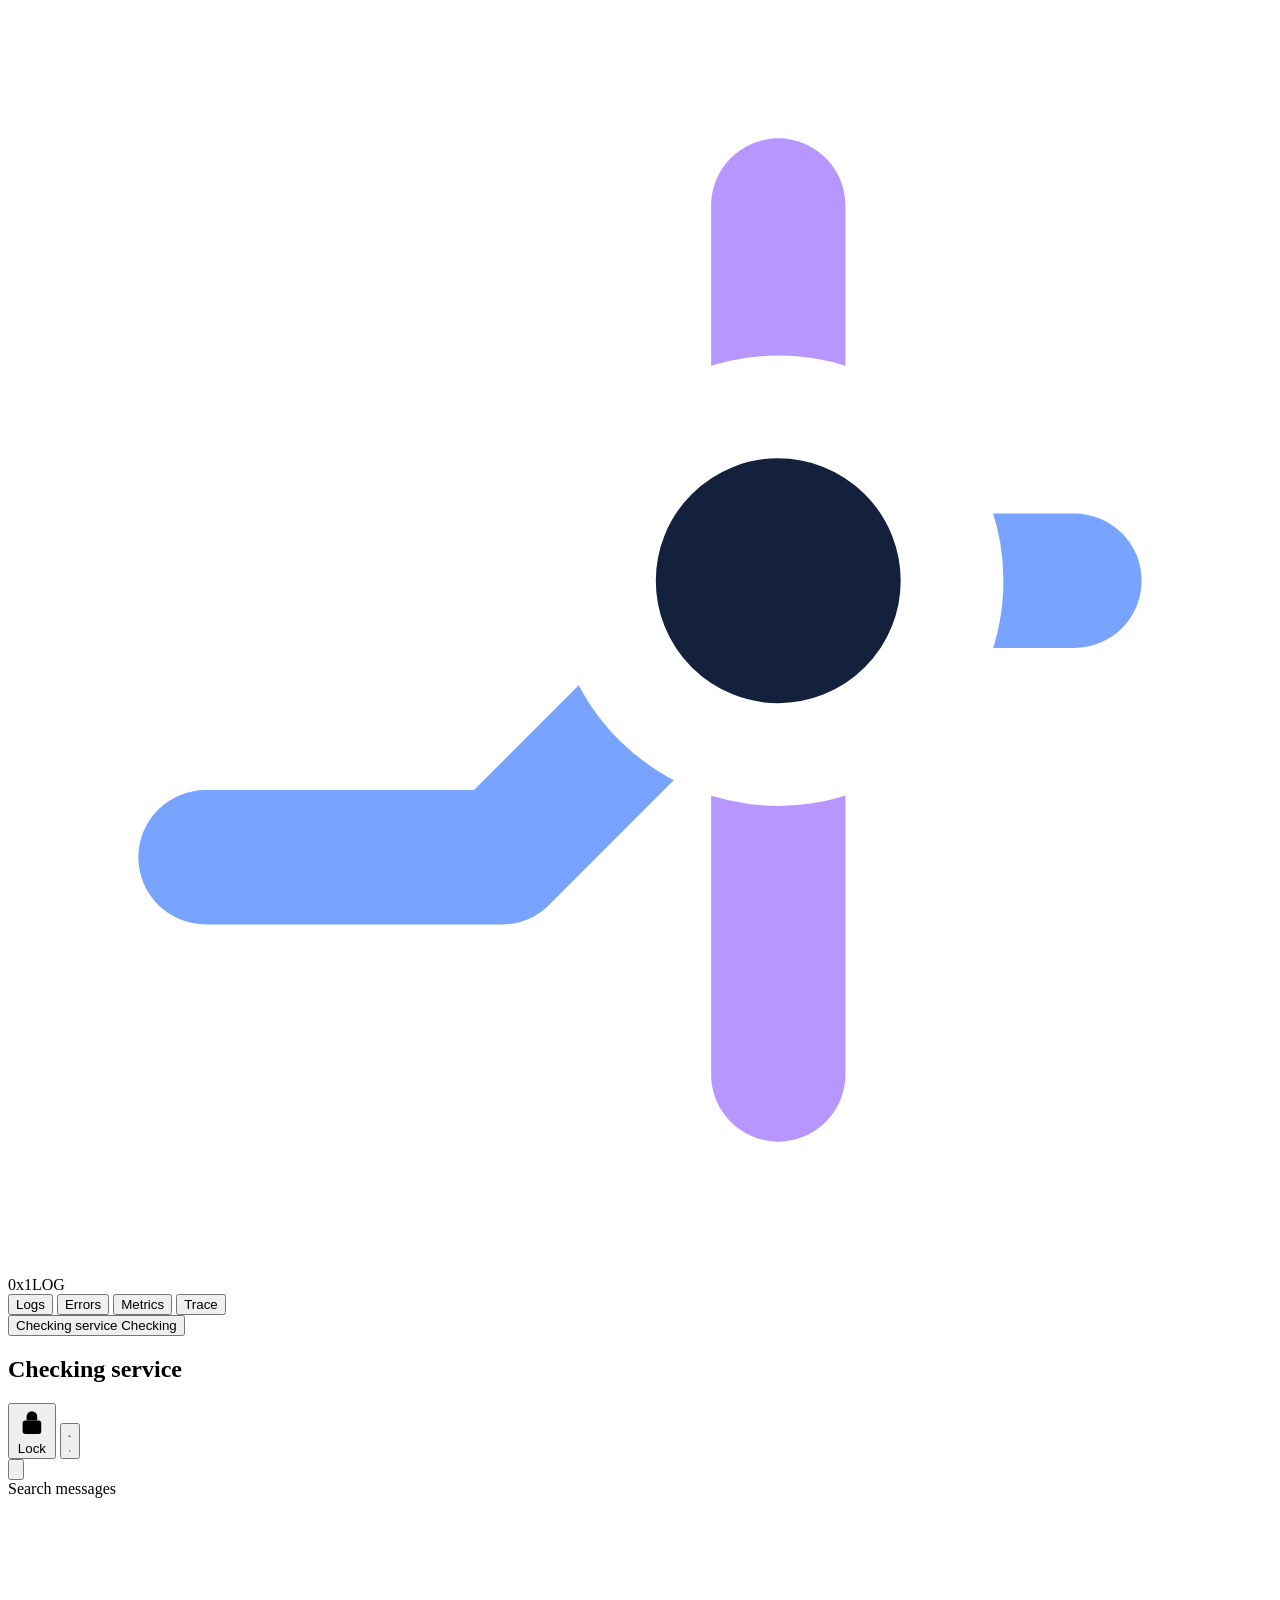
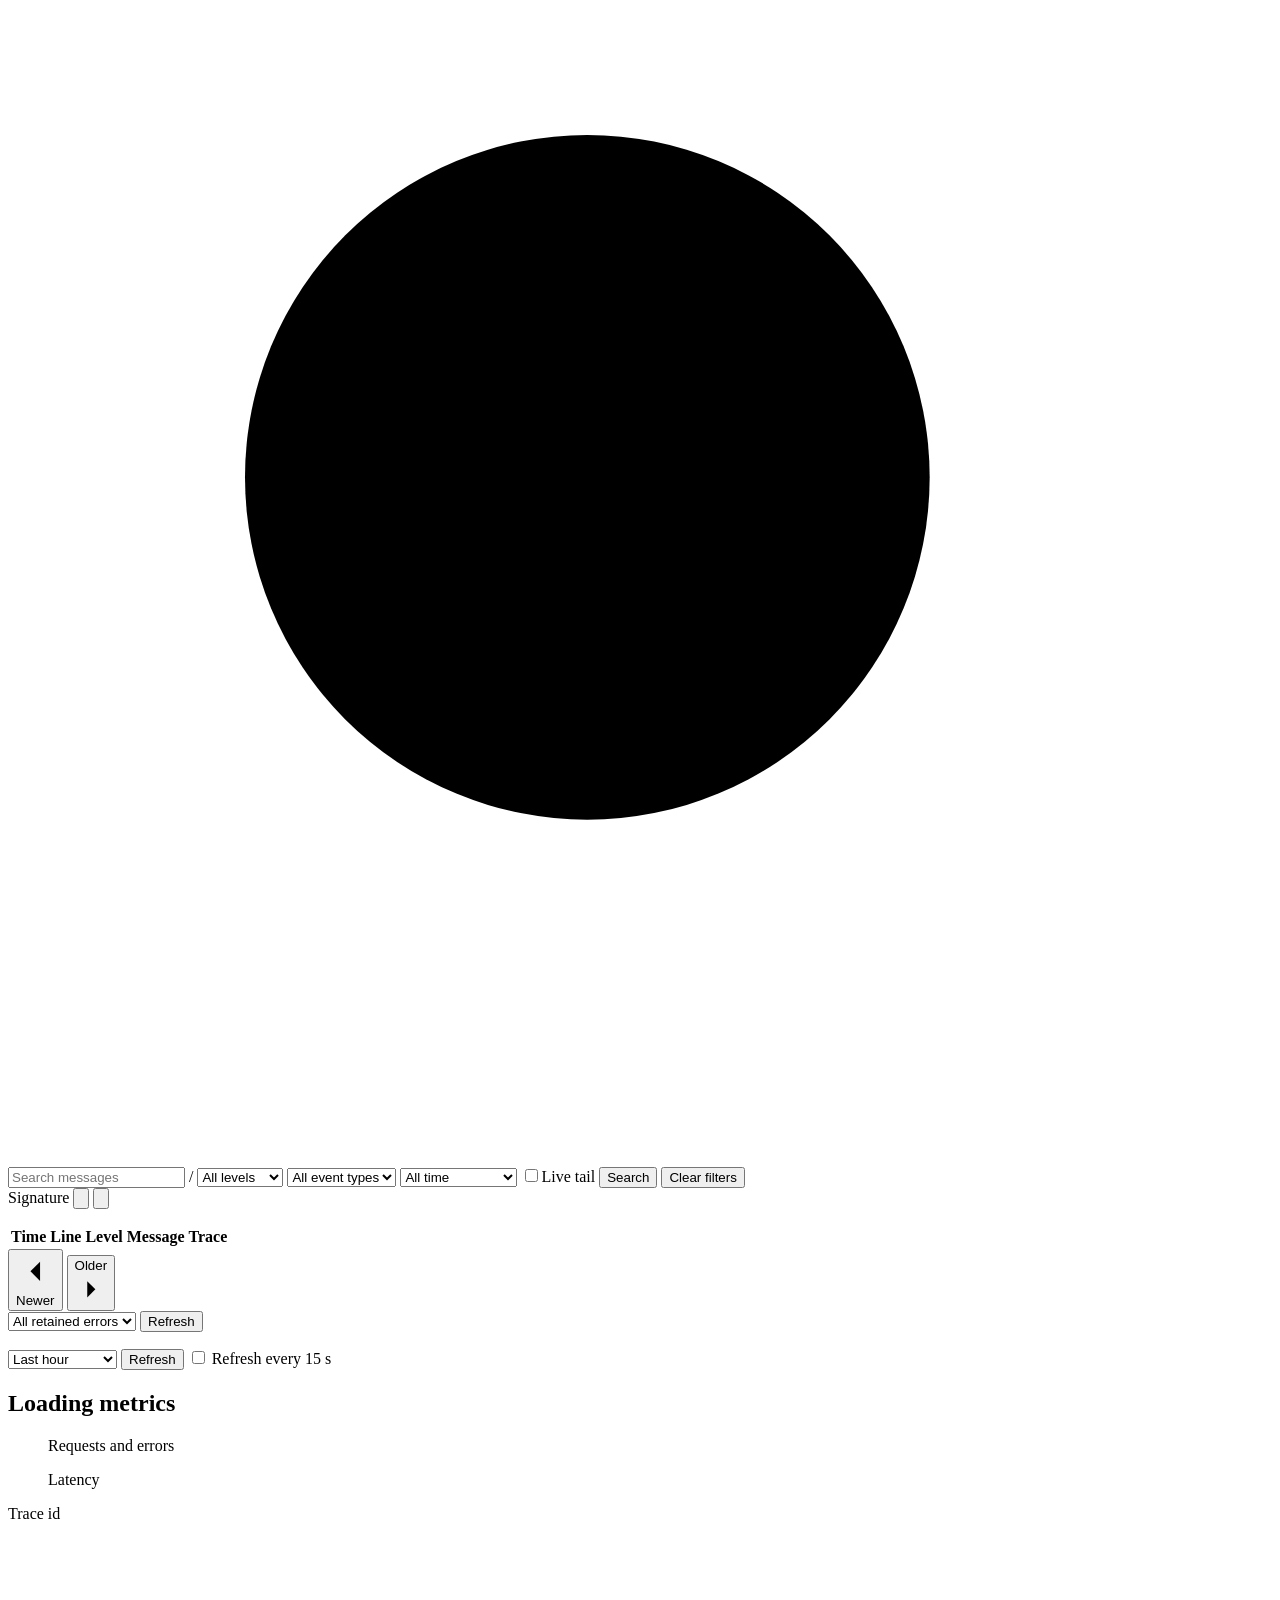
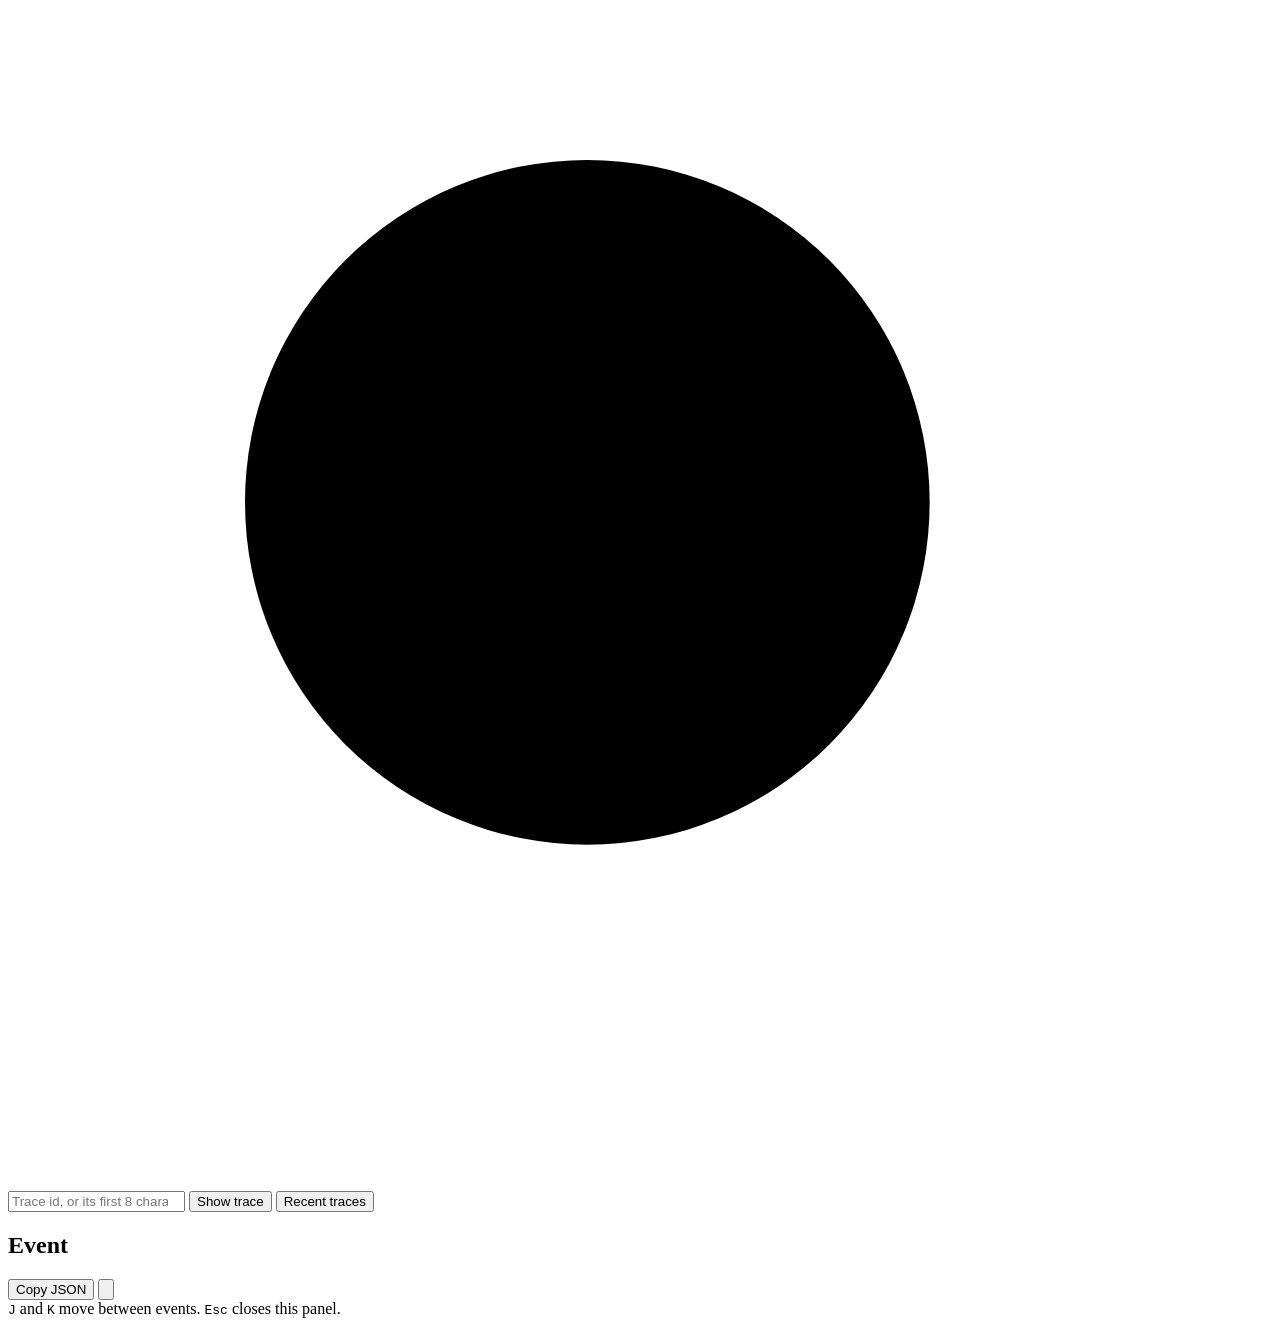
==== ox1log/dashboard/static/index.html @ 800aed1d "Ship 0x1LOG as a standalone distribution" ====
<!DOCTYPE html>
<html lang="en">
<head>
<meta charset="utf-8">
<meta name="viewport" content="width=device-width, initial-scale=1">
<title>0x1LOG</title>
<link rel="icon" href="static/favicon.svg" type="image/svg+xml">
<link rel="preload" href="static/overpass.woff2" as="font" type="font/woff2" crossorigin>
<script>
  // Set the theme before first paint so dark mode never flashes light.
  (function () {
    var saved = null;
    try { saved = localStorage.getItem("nhl_theme"); } catch (e) { /* ignore */ }
    var theme = saved || (window.matchMedia("(prefers-color-scheme: dark)").matches ? "dark" : "light");
    document.documentElement.setAttribute("data-theme", theme);
  })();
</script>
<link rel="stylesheet" href="static/styles.css">
</head>
<body>
<header class="band">
  <div class="brand">
    <svg class="brand-mark" viewBox="0 0 32 32" aria-hidden="true">
      <path d="M5 21.5h7.5l7-7H27" fill="none" stroke="#78a4ff" stroke-width="3.4" stroke-linecap="round" stroke-linejoin="round"/>
      <path d="M19.5 5v22" fill="none" stroke="#b896ff" stroke-width="3.4" stroke-linecap="round"/>
      <circle class="hub" cx="19.5" cy="14.5" r="4.4" fill="#14213d" stroke="#ffffff" stroke-width="2.6"/>
    </svg>
    <span class="brand-name">0x1LOG</span>
    <span class="brand-version" id="version"></span>
  </div>
  <nav class="tabs" role="tablist" aria-label="Views">
    <button class="tab active" role="tab" id="tab-logs" data-view="logs" type="button" aria-selected="true" aria-controls="view-logs" tabindex="0">Logs</button>
    <button class="tab" role="tab" id="tab-errors" data-view="errors" type="button" aria-selected="false" aria-controls="view-errors" tabindex="-1">Errors</button>
    <button class="tab" role="tab" id="tab-metrics" data-view="metrics" type="button" aria-selected="false" aria-controls="view-metrics" tabindex="-1">Metrics</button>
    <button class="tab" role="tab" id="tab-trace" data-view="trace" type="button" aria-selected="false" aria-controls="view-trace" tabindex="-1">Trace</button>
  </nav>
  <div class="band-right">
    <button class="band-btn status-btn" id="status-btn" type="button" data-status="unknown" aria-expanded="false" aria-controls="status-pop">
      <span class="status-dot" aria-hidden="true"></span>
      <span class="status-text" id="status-text">Checking service</span>
      <span class="status-short" id="status-short" aria-hidden="true">Checking</span>
      <span class="queued-badge hidden" id="queued-badge"></span>
      <span class="dropped-badge hidden" id="dropped-badge"></span>
    </button>
    <div class="status-pop hidden" id="status-pop" role="region" aria-label="Service status details">
      <h2 id="pop-title">Checking service</h2>
      <p id="pop-reason"></p>
      <dl id="pop-dl"></dl>
    </div>
    <button class="band-btn" id="logout-btn" type="button">
      <svg class="icon" viewBox="0 0 24 24" aria-hidden="true"><rect x="5" y="11" width="14" height="10" rx="2"/><path d="M8 11V8a4 4 0 0 1 8 0v3"/></svg>
      Lock
    </button>
    <button class="band-btn icon-only" id="theme-toggle" type="button" aria-label="Switch color theme">
      <svg class="icon icon-moon" viewBox="0 0 24 24" aria-hidden="true"><path d="M20.5 14.2A8.5 8.5 0 1 1 9.8 3.5a6.8 6.8 0 0 0 10.7 10.7z"/></svg>
      <svg class="icon icon-sun" viewBox="0 0 24 24" aria-hidden="true"><circle cx="12" cy="12" r="4"/><path d="M12 2v2M12 20v2M4.9 4.9l1.4 1.4M17.7 17.7l1.4 1.4M2 12h2M20 12h2M4.9 19.1l1.4-1.4M17.7 6.3l1.4-1.4"/></svg>
    </button>
  </div>
</header>

<div class="banner hidden" id="banner" role="alert">
  <span id="banner-text"></span>
  <button type="button" class="banner-close" id="banner-close" aria-label="Dismiss message">
    <svg class="icon" viewBox="0 0 24 24" aria-hidden="true"><path d="M6 6l12 12M18 6L6 18"/></svg>
  </button>
</div>

<main>
  <section id="view-logs" class="view active" role="tabpanel" aria-labelledby="tab-logs" tabindex="0">
    <form id="log-filters" class="toolbar" autocomplete="off" role="search">
      <label class="search">
        <span class="sr-only">Search messages</span>
        <svg class="icon" viewBox="0 0 24 24" aria-hidden="true"><circle cx="11" cy="11" r="6.5"/><path d="M20 20l-4.2-4.2"/></svg>
        <input type="search" id="f-text" class="field" placeholder="Search messages" aria-keyshortcuts="/">
        <span class="kbd" aria-hidden="true">/</span>
      </label>
      <select id="f-level" class="field" aria-label="Level">
        <option value="">All levels</option>
        <option>DEBUG</option><option>INFO</option><option>WARNING</option>
        <option>ERROR</option><option>CRITICAL</option>
      </select>
      <select id="f-type" class="field" aria-label="Event type">
        <option value="">All event types</option>
        <option value="log">Logs</option><option value="request">Requests</option>
        <option value="error">Errors</option><option value="span">Spans</option>
      </select>
      <select id="f-range" class="field" aria-label="Time range">
        <option value="0">All time</option>
        <option value="900">Last 15 minutes</option>
        <option value="3600">Last hour</option>
        <option value="21600">Last 6 hours</option>
        <option value="86400">Last 24 hours</option>
        <option value="604800">Last 7 days</option>
        <option value="custom" hidden>Selected range</option>
      </select>
      <label class="check live" id="live-label"><input type="checkbox" id="f-live"><span class="live-dot" aria-hidden="true"></span>Live tail</label>
      <button type="submit" class="btn primary">Search</button>
      <button type="button" class="btn quiet" id="f-clear">Clear filters</button>
    </form>
    <div>
      <span id="sig-chip" class="filter-chip hidden">
        <span>Signature <span id="sig-chip-text" class="mono"></span></span>
        <button type="button" id="sig-chip-clear" aria-label="Remove signature filter"><svg class="icon" viewBox="0 0 24 24" aria-hidden="true"><path d="M7 7l10 10M17 7L7 17"/></svg></button>
      </span>
      <span id="range-chip" class="range-chip hidden">
        <span id="range-chip-text"></span>
        <button type="button" id="range-chip-clear" aria-label="Remove selected time range"><svg class="icon" viewBox="0 0 24 24" aria-hidden="true"><path d="M7 7l10 10M17 7L7 17"/></svg></button>
      </span>
    </div>
    <div class="volume" id="volume" aria-label="Event volume over time"></div>
    <p class="meta" id="logs-meta"></p>
    <div class="table-wrap">
      <table id="logs-table">
        <thead><tr><th scope="col">Time</th><th scope="col">Line</th><th scope="col" class="c-level">Level</th><th scope="col">Message</th><th scope="col" class="c-trace">Trace</th></tr></thead>
        <tbody id="logs-body"></tbody>
      </table>
    </div>
    <div class="pager">
      <button type="button" class="btn" id="page-prev"><svg class="icon" viewBox="0 0 24 24" aria-hidden="true"><path d="M15 6l-6 6 6 6"/></svg>Newer</button>
      <span id="page-info" class="meta"></span>
      <button type="button" class="btn" id="page-next">Older<svg class="icon" viewBox="0 0 24 24" aria-hidden="true"><path d="M9 6l6 6-6 6"/></svg></button>
    </div>
  </section>

  <section id="view-errors" class="view" role="tabpanel" aria-labelledby="tab-errors" tabindex="0">
    <div class="toolbar">
      <select id="e-window" class="field" aria-label="Error window">
        <option value="0" selected>All retained errors</option>
        <option value="3600">Last hour</option>
        <option value="86400">Last 24 hours</option>
        <option value="604800">Last 7 days</option>
      </select>
      <button type="button" class="btn" id="e-refresh">Refresh</button>
    </div>
    <p class="meta" id="errors-meta"></p>
    <div id="errors-list"></div>
  </section>

  <section id="view-metrics" class="view" role="tabpanel" aria-labelledby="tab-metrics" tabindex="0">
    <div class="toolbar">
      <select id="m-window" class="field" aria-label="Metrics window">
        <option value="300">Last 5 minutes</option>
        <option value="3600" selected>Last hour</option>
        <option value="21600">Last 6 hours</option>
        <option value="86400">Last 24 hours</option>
      </select>
      <button type="button" class="btn" id="m-refresh">Refresh</button>
      <label class="check"><input type="checkbox" id="m-auto"> Refresh every 15 s</label>
      <span class="meta push-right" id="m-updated"></span>
    </div>
    <div class="line-status" id="line-status" data-status="idle">
      <span class="big-dot" aria-hidden="true"></span>
      <div><h2 id="ls-title">Loading metrics</h2><p id="ls-reason"></p></div>
    </div>
    <div class="stats" id="stats"></div>
    <div class="charts">
      <figure class="chart-card">
        <figcaption>Requests and errors</figcaption>
        <div id="chart-req"></div>
        <div class="chart-legend" id="legend-req" hidden>
          <span><i style="--c: var(--l-request)"></i>Requests</span>
          <span><i style="--c: var(--disrupt)"></i>Errors (5xx)</span>
        </div>
      </figure>
      <figure class="chart-card">
        <figcaption>Latency</figcaption>
        <div id="chart-lat"></div>
        <div class="chart-legend" id="legend-lat" hidden>
          <span><i style="--c: var(--l-request)"></i>p95</span>
          <span><i style="--c: var(--l-log)"></i>Average</span>
          <span id="thr-swatch"><i class="dashed" style="--c: var(--delay)"></i>Status thresholds</span>
          <span id="thr-note"></span>
        </div>
      </figure>
    </div>
  </section>

  <section id="view-trace" class="view" role="tabpanel" aria-labelledby="tab-trace" tabindex="0">
    <form id="trace-form" class="toolbar trace-form" autocomplete="off">
      <label class="search">
        <span class="sr-only">Trace id</span>
        <svg class="icon" viewBox="0 0 24 24" aria-hidden="true"><circle cx="11" cy="11" r="6.5"/><path d="M20 20l-4.2-4.2"/></svg>
        <input type="search" id="t-id" class="field mono" placeholder="Trace id, or its first 8 characters">
      </label>
      <button type="submit" class="btn primary">Show trace</button>
      <button type="button" class="btn quiet" id="t-recent">Recent traces</button>
    </form>
    <div id="trace-list"></div>
  </section>
</main>

<div id="chart-tip" class="chart-tip" hidden role="tooltip"></div>

<aside id="inspector" class="inspector" aria-labelledby="detail-title" aria-hidden="true">
  <div class="insp-head">
    <div class="insp-titles">
      <div id="detail-badge-bar" class="detail-badges"></div>
      <h2 id="detail-title">Event</h2>
    </div>
    <div class="insp-actions">
      <button type="button" class="btn small" id="detail-copy-json">Copy JSON</button>
      <button type="button" class="btn small" id="detail-copy-curl" hidden title="Secrets stay redacted">Copy as cURL</button>
      <button type="button" class="btn small" id="detail-trace-btn" hidden>View trace</button>
      <button type="button" class="btn small quiet" id="detail-close" aria-label="Close inspector">
        <svg class="icon" viewBox="0 0 24 24" aria-hidden="true"><path d="M6 6l12 12M18 6L6 18"/></svg>
      </button>
    </div>
  </div>
  <div id="detail-body"></div>
  <div class="insp-hint"><kbd>J</kbd> and <kbd>K</kbd> move between events. <kbd>Esc</kbd> closes this panel.</div>
</aside>

<script src="static/app.js"></script>
</body>
</html>
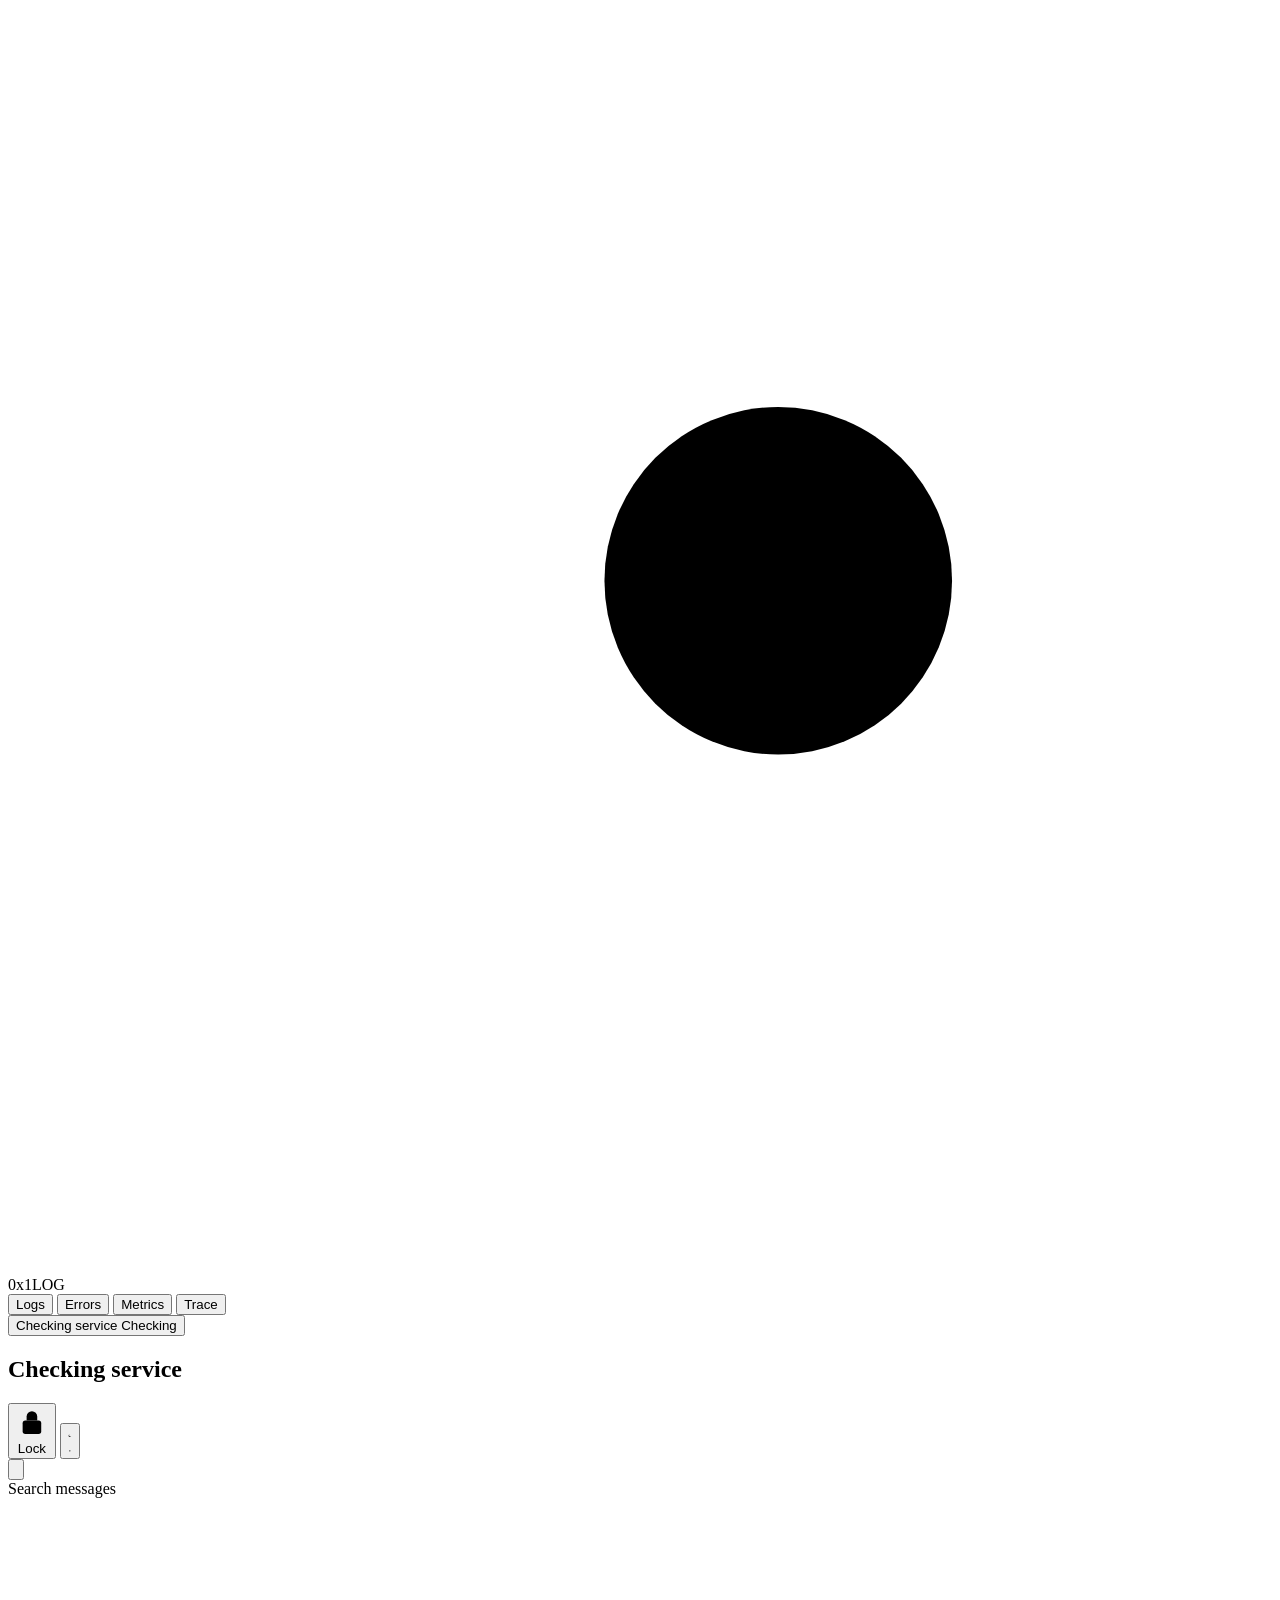
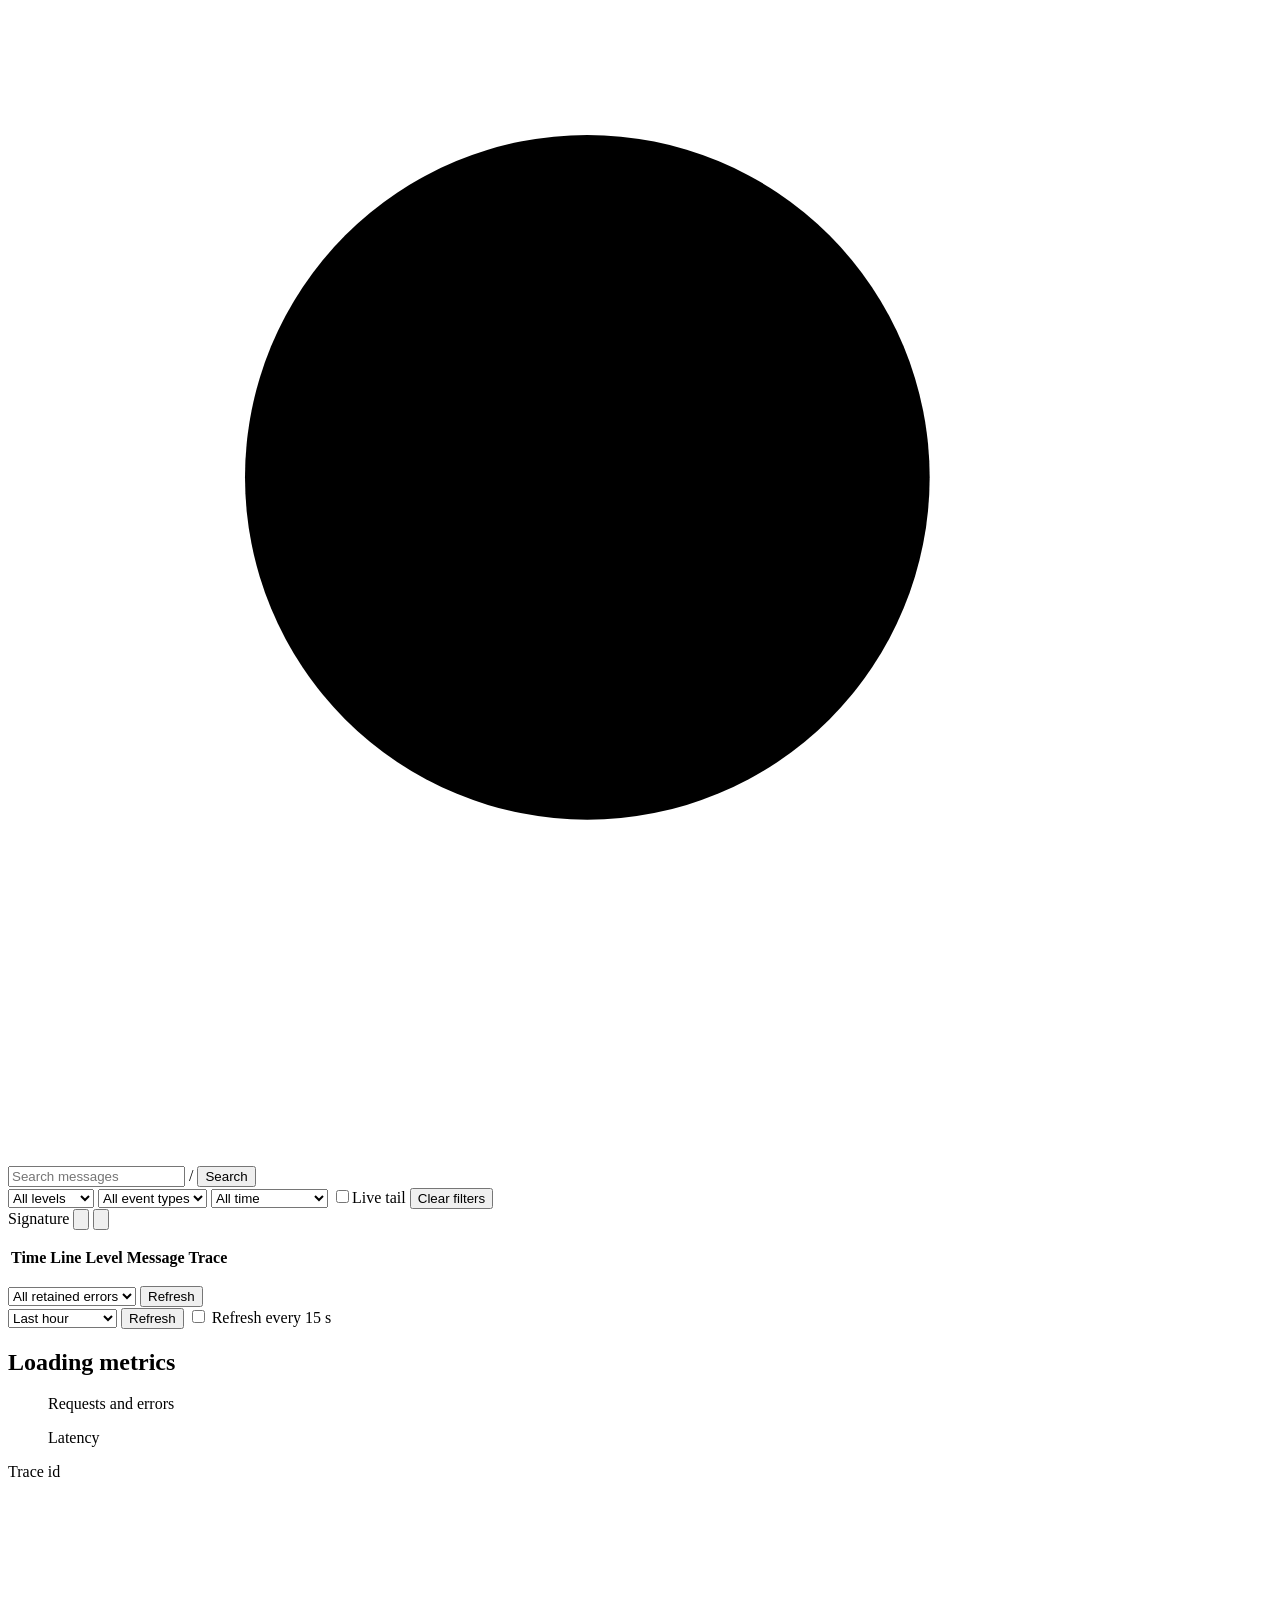
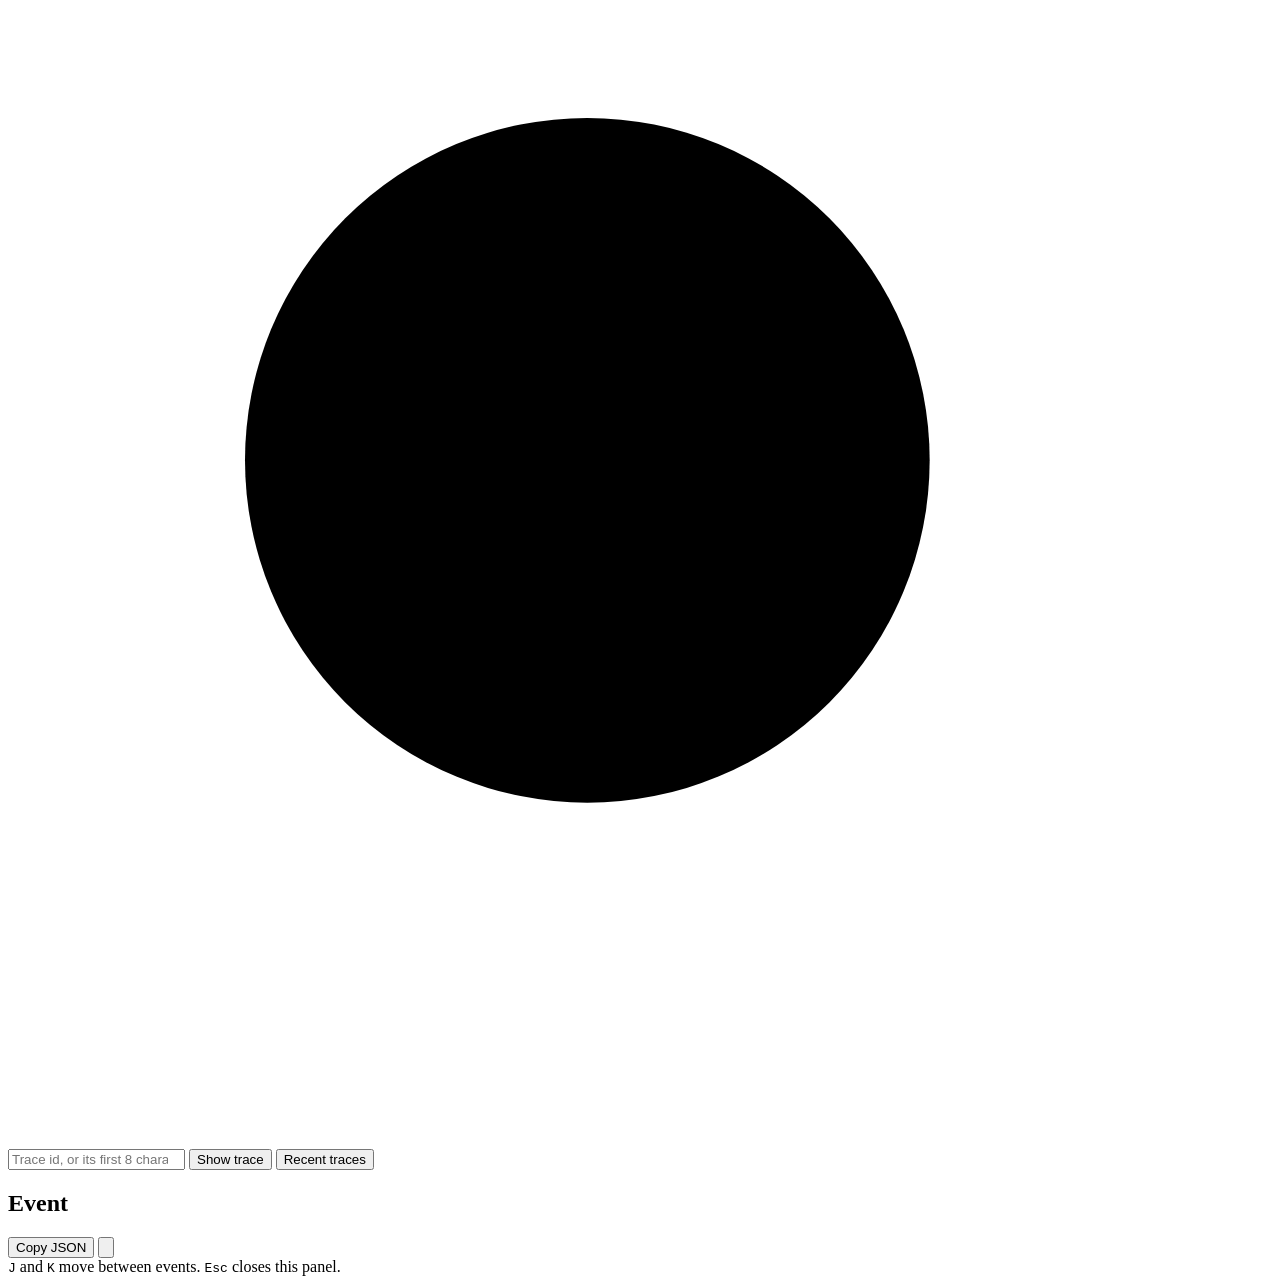
==== commit 0e1f2e92: "feat(dashboard): Console redesign and infinite scroll - Console system: graphite and paper themes, o" ====
--- a/ox1log/dashboard/static/index.html
+++ b/ox1log/dashboard/static/index.html
@@ -4,8 +4,10 @@
 <meta charset="utf-8">
 <meta name="viewport" content="width=device-width, initial-scale=1">
 <title>0x1LOG</title>
+<meta name="description" content="Logs, errors, metrics and traces of this app, kept in its own storage.">
 <link rel="icon" href="static/favicon.svg" type="image/svg+xml">
-<link rel="preload" href="static/overpass.woff2" as="font" type="font/woff2" crossorigin>
+<link rel="preload" href="static/host-grotesk.woff2" as="font" type="font/woff2" crossorigin>
+<link rel="preload" href="static/atkinson-hyperlegible-mono.woff2" as="font" type="font/woff2" crossorigin>
 <script>
   // Set the theme before first paint so dark mode never flashes light.
   (function () {
@@ -13,6 +15,8 @@
     try { saved = localStorage.getItem("nhl_theme"); } catch (e) { /* ignore */ }
     var theme = saved || (window.matchMedia("(prefers-color-scheme: dark)").matches ? "dark" : "light");
     document.documentElement.setAttribute("data-theme", theme);
+    // Panels that only script can fill stay hidden only when script runs.
+    document.documentElement.classList.add("js");
   })();
 </script>
 <link rel="stylesheet" href="static/styles.css">
@@ -21,9 +25,9 @@
 <header class="band">
   <div class="brand">
     <svg class="brand-mark" viewBox="0 0 32 32" aria-hidden="true">
-      <path d="M5 21.5h7.5l7-7H27" fill="none" stroke="#78a4ff" stroke-width="3.4" stroke-linecap="round" stroke-linejoin="round"/>
-      <path d="M19.5 5v22" fill="none" stroke="#b896ff" stroke-width="3.4" stroke-linecap="round"/>
-      <circle class="hub" cx="19.5" cy="14.5" r="4.4" fill="#14213d" stroke="#ffffff" stroke-width="2.6"/>
+      <path class="bm-1" d="M5 21.5h7.5l7-7H27" fill="none" stroke-width="3.4" stroke-linecap="round" stroke-linejoin="round"/>
+      <path class="bm-2" d="M19.5 5v22" fill="none" stroke-width="3.4" stroke-linecap="round"/>
+      <circle class="hub" cx="19.5" cy="14.5" r="4.4" stroke-width="2.6"/>
     </svg>
     <span class="brand-name">0x1LOG</span>
     <span class="brand-version" id="version"></span>
@@ -67,35 +71,37 @@
 
 <main>
   <section id="view-logs" class="view active" role="tabpanel" aria-labelledby="tab-logs" tabindex="0">
-    <form id="log-filters" class="toolbar" autocomplete="off" role="search">
+    <form id="log-filters" class="query" autocomplete="off" role="search">
       <label class="search">
         <span class="sr-only">Search messages</span>
         <svg class="icon" viewBox="0 0 24 24" aria-hidden="true"><circle cx="11" cy="11" r="6.5"/><path d="M20 20l-4.2-4.2"/></svg>
         <input type="search" id="f-text" class="field" placeholder="Search messages" aria-keyshortcuts="/">
         <span class="kbd" aria-hidden="true">/</span>
       </label>
-      <select id="f-level" class="field" aria-label="Level">
-        <option value="">All levels</option>
-        <option>DEBUG</option><option>INFO</option><option>WARNING</option>
-        <option>ERROR</option><option>CRITICAL</option>
-      </select>
-      <select id="f-type" class="field" aria-label="Event type">
-        <option value="">All event types</option>
-        <option value="log">Logs</option><option value="request">Requests</option>
-        <option value="error">Errors</option><option value="span">Spans</option>
-      </select>
-      <select id="f-range" class="field" aria-label="Time range">
-        <option value="0">All time</option>
-        <option value="900">Last 15 minutes</option>
-        <option value="3600">Last hour</option>
-        <option value="21600">Last 6 hours</option>
-        <option value="86400">Last 24 hours</option>
-        <option value="604800">Last 7 days</option>
-        <option value="custom" hidden>Selected range</option>
-      </select>
-      <label class="check live" id="live-label"><input type="checkbox" id="f-live"><span class="live-dot" aria-hidden="true"></span>Live tail</label>
       <button type="submit" class="btn primary">Search</button>
-      <button type="button" class="btn quiet" id="f-clear">Clear filters</button>
+      <div class="query-row">
+        <select id="f-level" class="field" aria-label="Level">
+          <option value="">All levels</option>
+          <option>DEBUG</option><option>INFO</option><option>WARNING</option>
+          <option>ERROR</option><option>CRITICAL</option>
+        </select>
+        <select id="f-type" class="field" aria-label="Event type">
+          <option value="">All event types</option>
+          <option value="log">Logs</option><option value="request">Requests</option>
+          <option value="error">Errors</option><option value="span">Spans</option>
+        </select>
+        <select id="f-range" class="field" aria-label="Time range">
+          <option value="0">All time</option>
+          <option value="900">Last 15 minutes</option>
+          <option value="3600">Last hour</option>
+          <option value="21600">Last 6 hours</option>
+          <option value="86400">Last 24 hours</option>
+          <option value="604800">Last 7 days</option>
+          <option value="custom" hidden>Selected range</option>
+        </select>
+        <label class="check live" id="live-label"><input type="checkbox" id="f-live"><span class="live-dot" aria-hidden="true"></span>Live tail</label>
+        <button type="button" class="btn quiet" id="f-clear">Clear filters</button>
+      </div>
     </form>
     <div>
       <span id="sig-chip" class="filter-chip hidden">
@@ -107,22 +113,26 @@
         <button type="button" id="range-chip-clear" aria-label="Remove selected time range"><svg class="icon" viewBox="0 0 24 24" aria-hidden="true"><path d="M7 7l10 10M17 7L7 17"/></svg></button>
       </span>
     </div>
-    <div class="volume" id="volume" aria-label="Event volume over time"></div>
-    <p class="meta" id="logs-meta"></p>
-    <div class="table-wrap">
-      <table id="logs-table">
-        <thead><tr><th scope="col">Time</th><th scope="col">Line</th><th scope="col" class="c-level">Level</th><th scope="col">Message</th><th scope="col" class="c-trace">Trace</th></tr></thead>
-        <tbody id="logs-body"></tbody>
-      </table>
-    </div>
-    <div class="pager">
-      <button type="button" class="btn" id="page-prev"><svg class="icon" viewBox="0 0 24 24" aria-hidden="true"><path d="M15 6l-6 6 6 6"/></svg>Newer</button>
-      <span id="page-info" class="meta"></span>
-      <button type="button" class="btn" id="page-next">Older<svg class="icon" viewBox="0 0 24 24" aria-hidden="true"><path d="M9 6l6 6-6 6"/></svg></button>
+    <div class="ledger">
+      <div class="ledger-head"><p class="meta" id="logs-meta"></p></div>
+      <div class="volume" id="volume" aria-label="Event volume over time"></div>
+      <button type="button" class="new-pill" id="logs-new" hidden>
+        <svg class="icon" viewBox="0 0 24 24" aria-hidden="true"><path d="M7 14l5-5 5 5"/></svg>
+        <span id="logs-new-text"></span>
+      </button>
+      <div class="table-wrap">
+        <table id="logs-table">
+          <thead><tr><th scope="col">Time</th><th scope="col">Line</th><th scope="col" class="c-level">Level</th><th scope="col">Message</th><th scope="col" class="c-trace">Trace</th></tr></thead>
+          <tbody id="logs-body"></tbody>
+        </table>
+      </div>
+      <div class="more" id="logs-more" role="status" hidden></div>
     </div>
   </section>
 
   <section id="view-errors" class="view" role="tabpanel" aria-labelledby="tab-errors" tabindex="0">
+    <div class="errors-head">
+    <p class="meta" id="errors-meta"></p>
     <div class="toolbar">
       <select id="e-window" class="field" aria-label="Error window">
         <option value="0" selected>All retained errors</option>
@@ -132,7 +142,7 @@
       </select>
       <button type="button" class="btn" id="e-refresh">Refresh</button>
     </div>
-    <p class="meta" id="errors-meta"></p>
+    </div>
     <div id="errors-list"></div>
   </section>
 
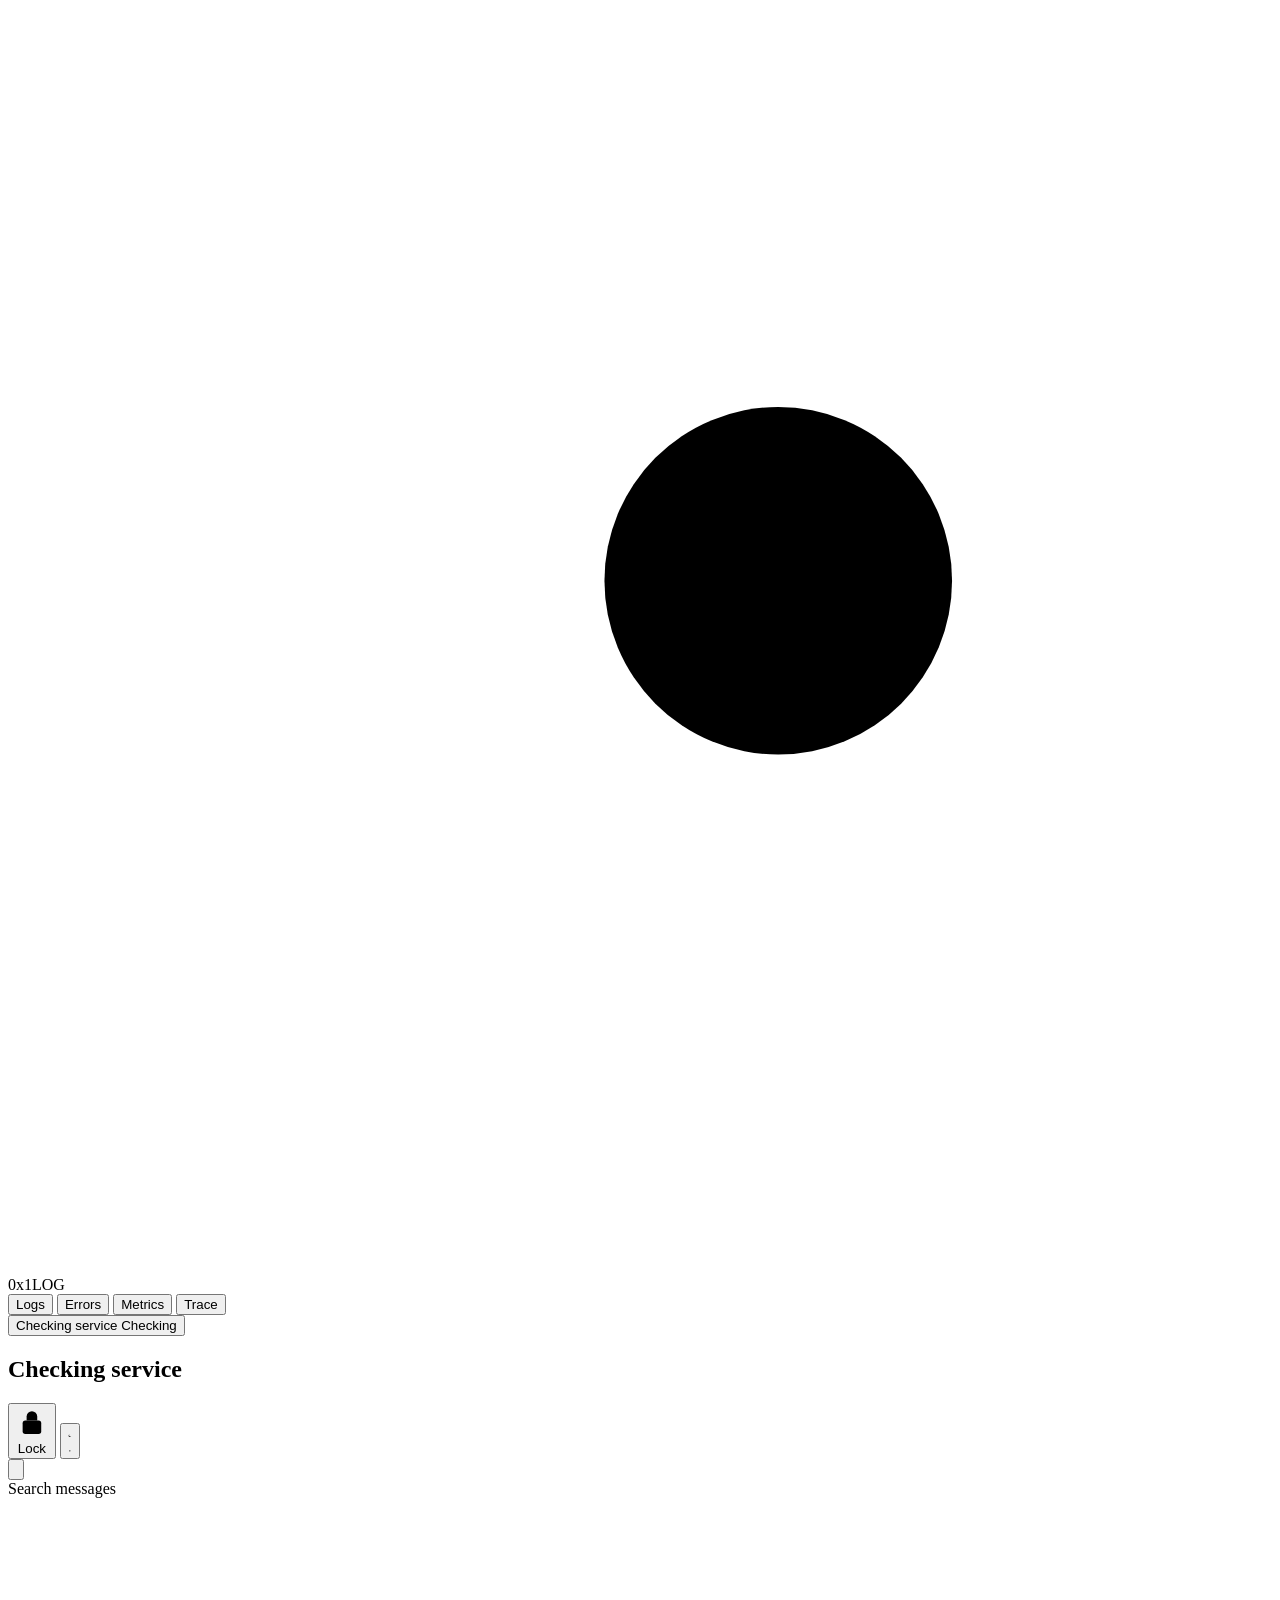
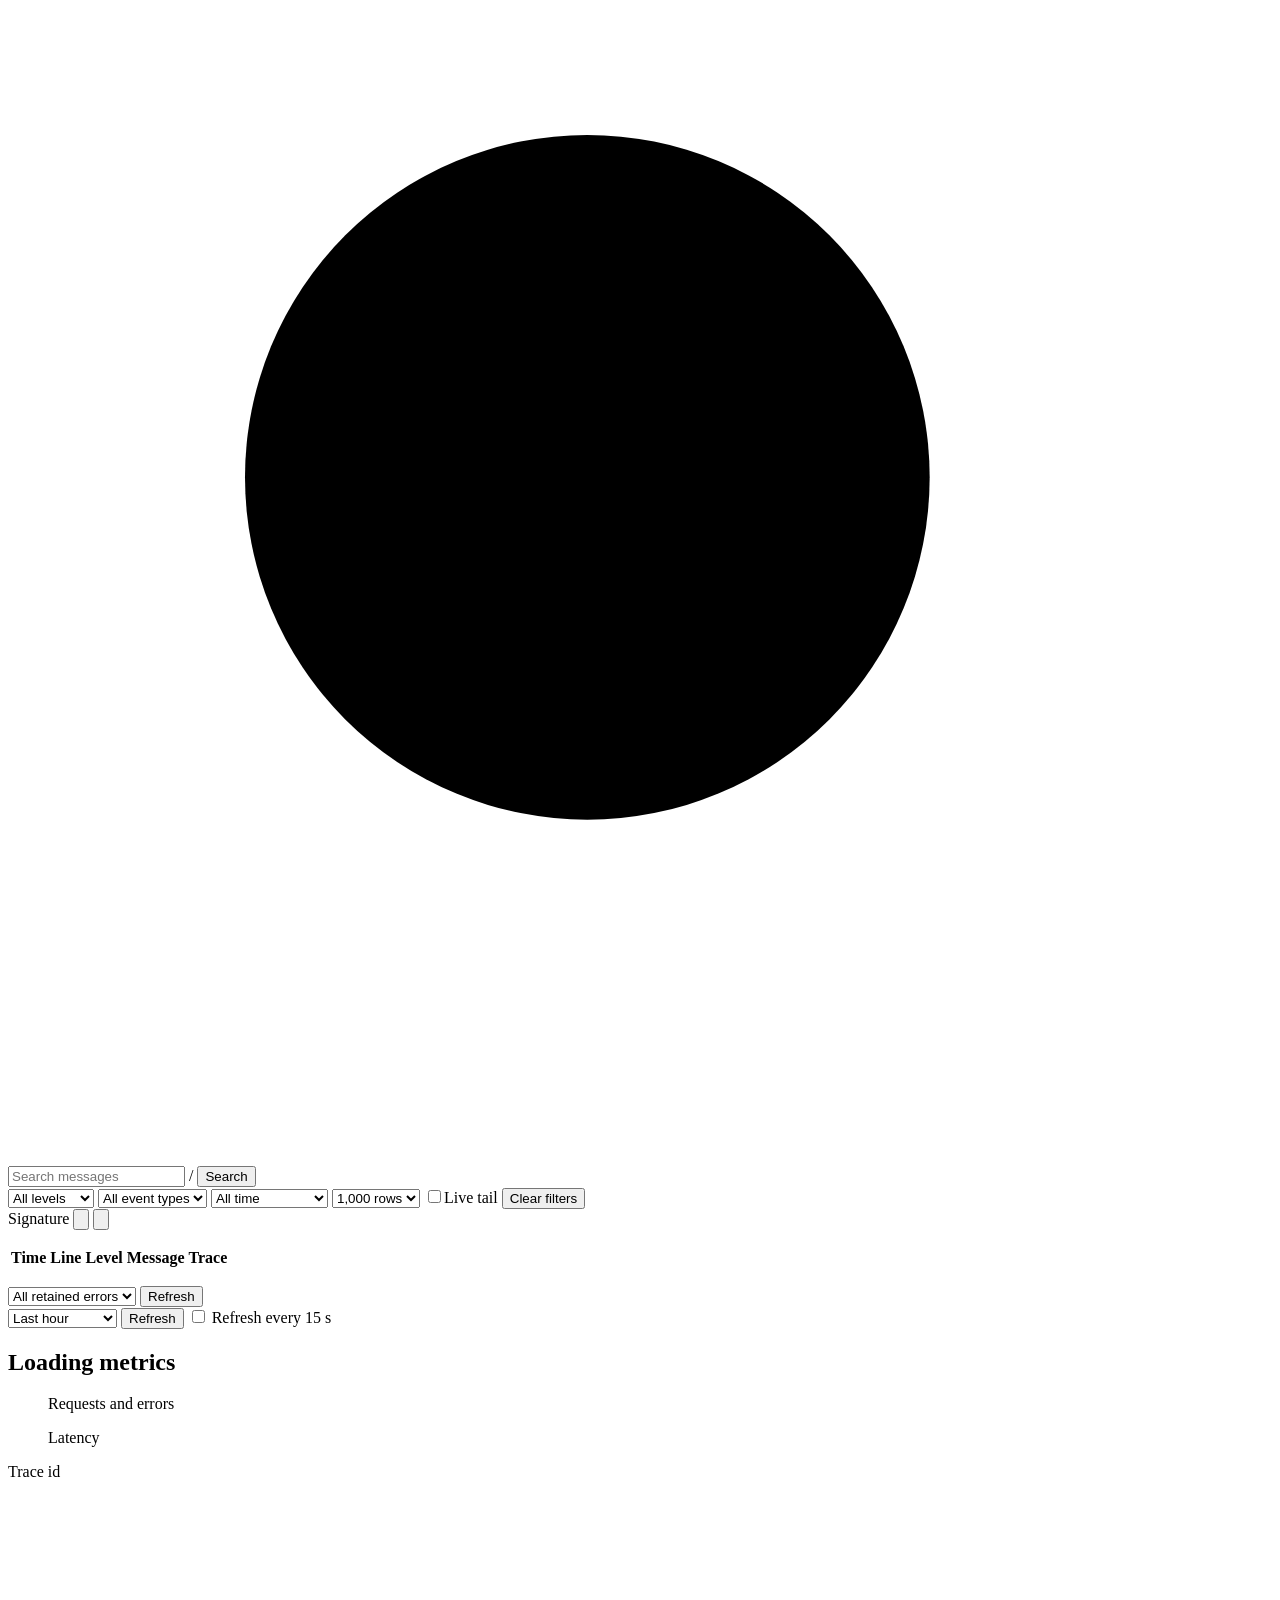
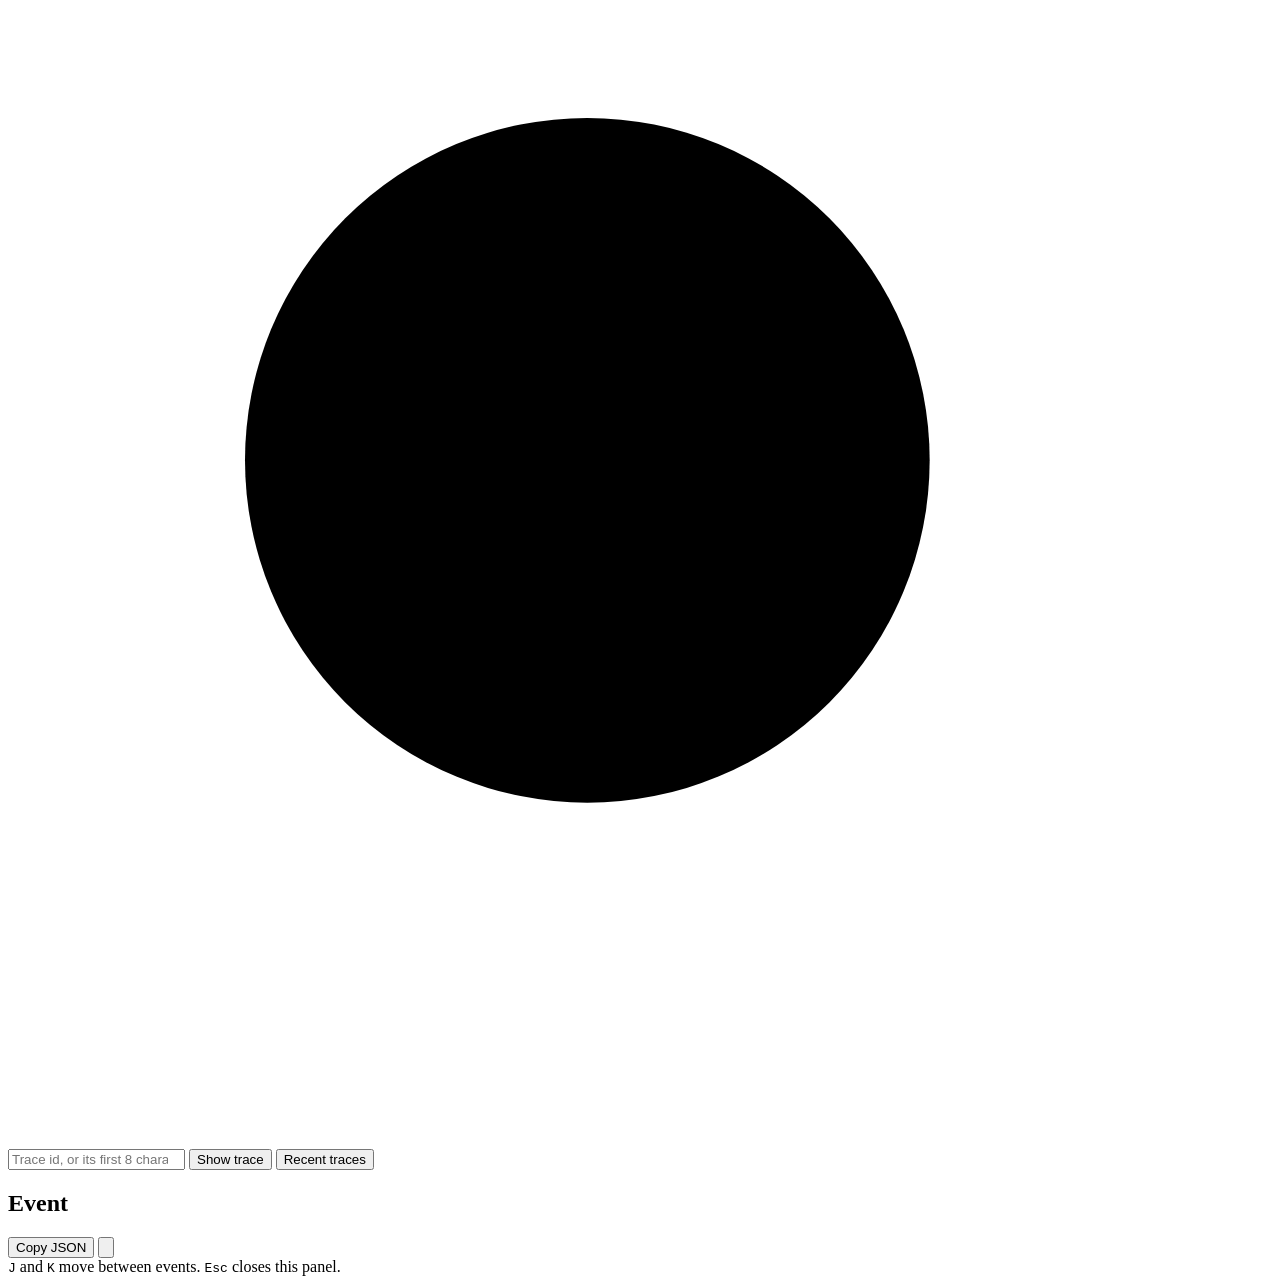
==== commit 6d666edb: "feat(dashboard): rows filter, scroll box and windowed log table - Rows filter: 200, 1,000 (default) " ====
--- a/ox1log/dashboard/static/index.html
+++ b/ox1log/dashboard/static/index.html
@@ -97,7 +97,12 @@
           <option value="21600">Last 6 hours</option>
           <option value="86400">Last 24 hours</option>
           <option value="604800">Last 7 days</option>
-          <option value="custom" hidden>Selected range</option>
+          <option value="custom" hidden disabled>Selected range</option>
+        </select>
+        <select id="f-rows" class="field" aria-label="Rows to show">
+          <option value="200">200 rows</option>
+          <option value="1000" selected>1,000 rows</option>
+          <option value="0">All rows</option>
         </select>
         <label class="check live" id="live-label"><input type="checkbox" id="f-live"><span class="live-dot" aria-hidden="true"></span>Live tail</label>
         <button type="button" class="btn quiet" id="f-clear">Clear filters</button>
@@ -120,13 +125,13 @@
         <svg class="icon" viewBox="0 0 24 24" aria-hidden="true"><path d="M7 14l5-5 5 5"/></svg>
         <span id="logs-new-text"></span>
       </button>
-      <div class="table-wrap">
+      <div class="table-wrap" id="logs-wrap">
         <table id="logs-table">
           <thead><tr><th scope="col">Time</th><th scope="col">Line</th><th scope="col" class="c-level">Level</th><th scope="col">Message</th><th scope="col" class="c-trace">Trace</th></tr></thead>
           <tbody id="logs-body"></tbody>
         </table>
+        <div class="more" id="logs-more" role="status" hidden></div>
       </div>
-      <div class="more" id="logs-more" role="status" hidden></div>
     </div>
   </section>
 
